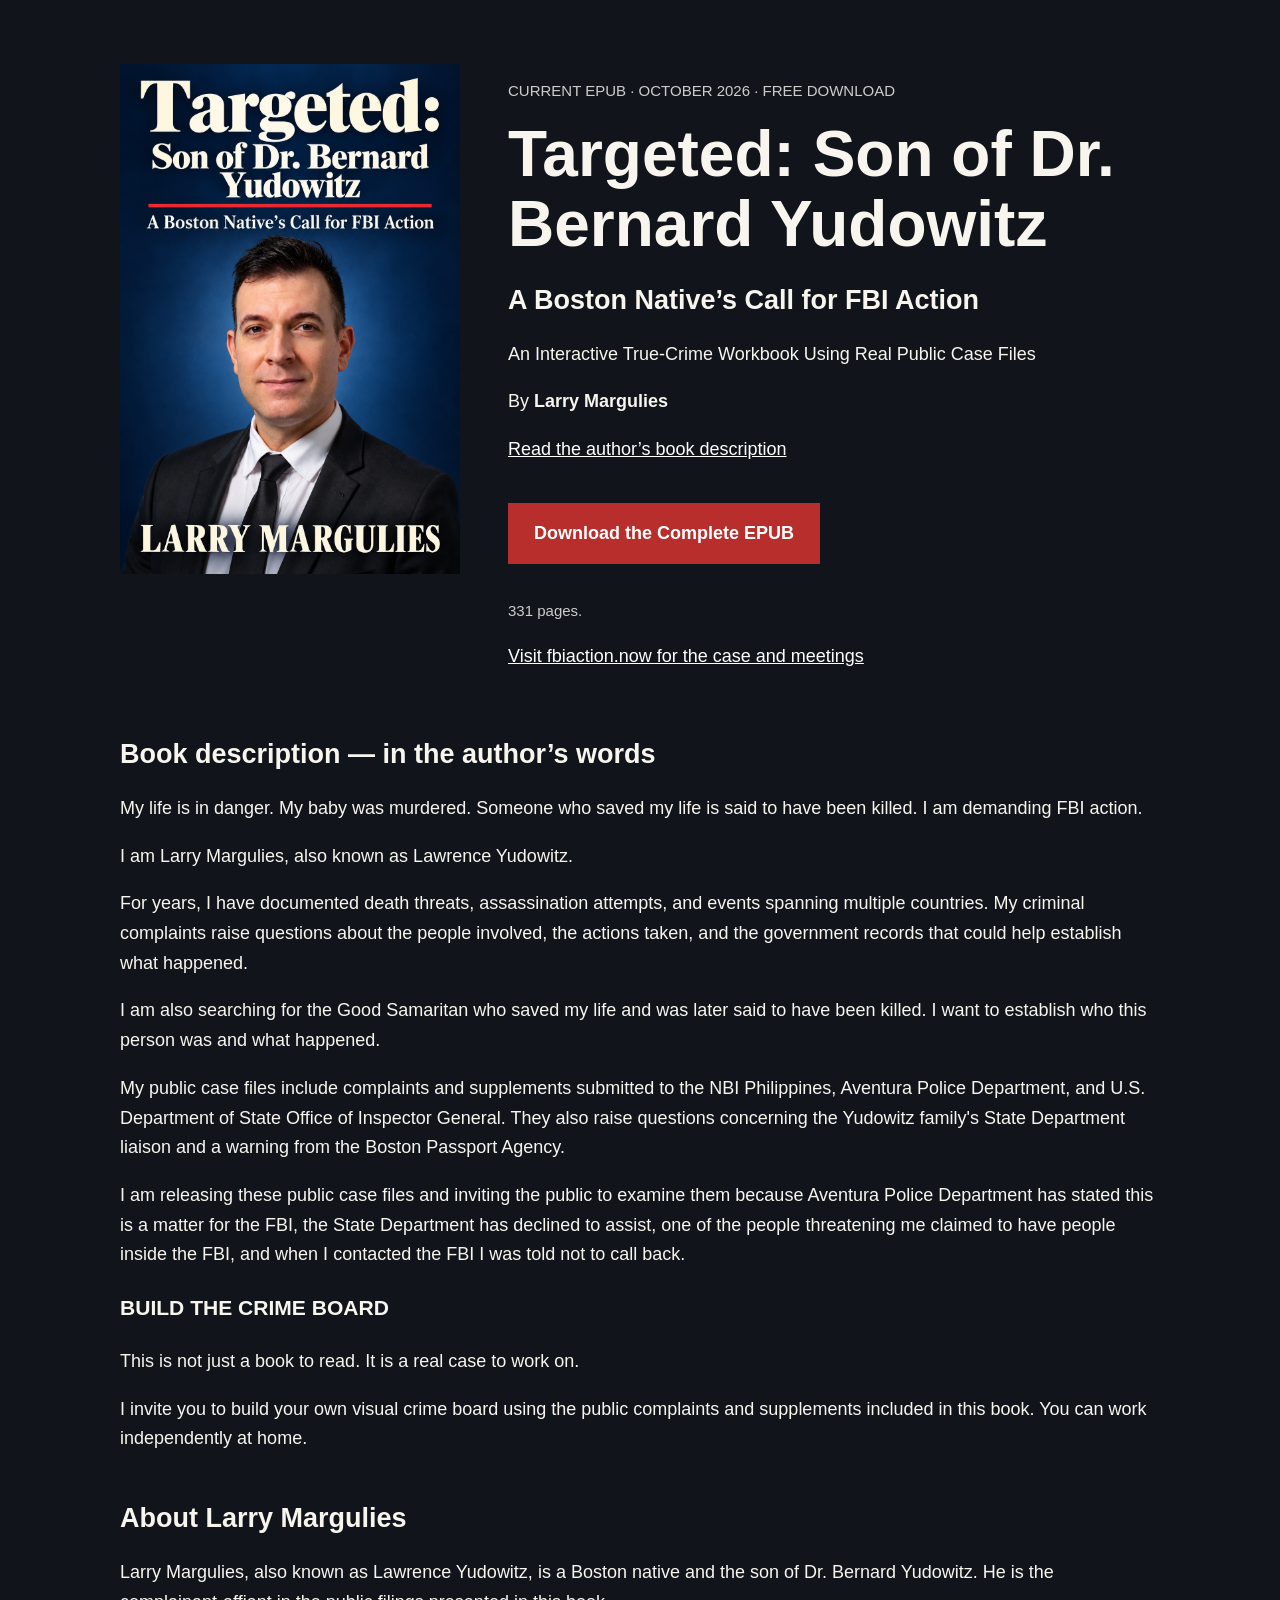
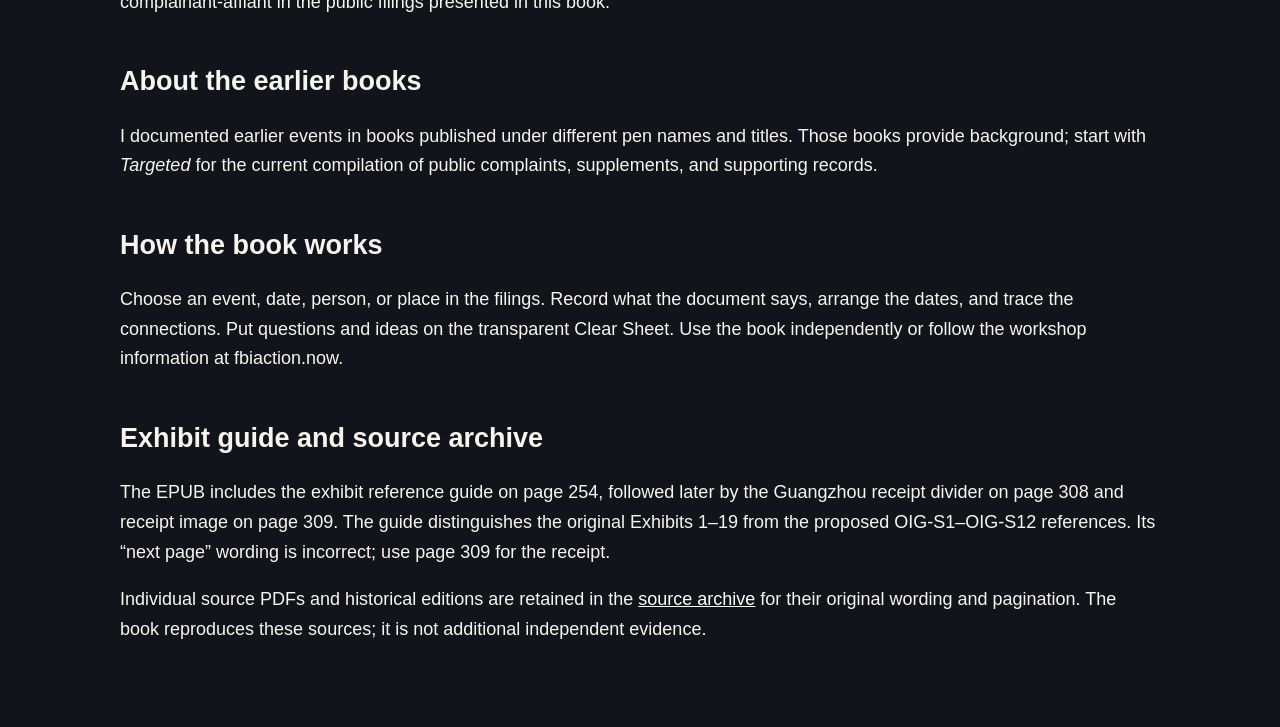
==== book/index.html @ ef1b84b9 "Reduce repeated book copy and consolidate source guidance" ====
<!doctype html><html lang="en"><head><meta charset="utf-8"><meta name="viewport" content="width=device-width, initial-scale=1"><title>Targeted: Son of Dr. Bernard Yudowitz — Larry Margulies</title><meta name="description" content="Targeted: Son of Dr. Bernard Yudowitz. A Boston Native’s Call for FBI Action. By Larry Margulies. Download the complete 331-page EPUB."><meta name="robots" content="index,follow,max-image-preview:large"><link rel="canonical" href="https://www.lyudowitz.com/book/"><meta property="og:title" content="Targeted: Son of Dr. Bernard Yudowitz"><meta property="og:type" content="book"><meta property="og:url" content="https://www.lyudowitz.com/book/"><meta property="og:image" content="/book/cover-current.png"><meta property="og:description" content="Download the complete 331-page book, including public complaints and supplements. Build a four-sheet board: source statements, dates, and connections on three sheets, with questions and ideas on a transparent Clear Sheet above them."><style>body{margin:0;background:#11151b;color:#f8f5ef;font:18px/1.65 Arial,sans-serif}main{max-width:1040px;margin:auto;padding:64px 24px}.hero{display:grid;grid-template-columns:minmax(220px,340px) 1fr;gap:48px;align-items:start}img{width:100%;height:auto}h1{font-size:clamp(36px,6vw,64px);line-height:1.1;margin:0 0 24px}h2{line-height:1.25}a{color:#fff}.btn{display:inline-block;background:#b72e2c;color:#fff;text-decoration:none;padding:16px 26px;margin:20px 0;font-weight:bold}section{margin-top:48px}.small{color:#ccc;font-size:15px}@media(max-width:650px){.hero{grid-template-columns:1fr;gap:28px}.hero img{max-width:280px}main{padding:36px 20px}}</style></head><body><main><div class="hero"><img src="/book/cover-current.png" alt="Targeted: Son of Dr. Bernard Yudowitz — cover by Larry Margulies" width="1024" height="1536"><div><p class="small">CURRENT EPUB · OCTOBER 2026 · FREE DOWNLOAD</p><h1>Targeted: Son of Dr. Bernard Yudowitz</h1><h2>A Boston Native’s Call for FBI Action</h2><p>An Interactive True-Crime Workbook Using Real Public Case Files</p><p>By <strong>Larry Margulies</strong></p><p><a href="#book-description">Read the author’s book description</a></p><a class="btn" href="/book/Targeted_Complete_Book.epub">Download the Complete EPUB</a><p class="small">331 pages.</p><p><a href="https://fbiaction.now">Visit fbiaction.now for the case and meetings</a></p></div></div><section id="book-description"><h2>Book description — in the author’s words</h2><p>My life is in danger. My baby was murdered. Someone who saved my life is said to have been killed. I am demanding FBI action.</p><p>I am Larry Margulies, also known as Lawrence Yudowitz.</p><p>For years, I have documented death threats, assassination attempts, and events spanning multiple countries. My criminal complaints raise questions about the people involved, the actions taken, and the government records that could help establish what happened.</p><p>I am also searching for the Good Samaritan who saved my life and was later said to have been killed. I want to establish who this person was and what happened.</p><p>My public case files include complaints and supplements submitted to the NBI Philippines, Aventura Police Department, and U.S. Department of State Office of Inspector General. They also raise questions concerning the Yudowitz family's State Department liaison and a warning from the Boston Passport Agency.</p><p>I am releasing these public case files and inviting the public to examine them because Aventura Police Department has stated this is a matter for the FBI, the State Department has declined to assist, one of the people threatening me claimed to have people inside the FBI, and when I contacted the FBI I was told not to call back.</p><h3>BUILD THE CRIME BOARD</h3><p>This is not just a book to read. It is a real case to work on.</p><p>I invite you to build your own visual crime board using the public complaints and supplements included in this book. You can work independently at home.</p></section><section id="about-author"><h2>About Larry Margulies</h2><p>Larry Margulies, also known as Lawrence Yudowitz, is a Boston native and the son of Dr. Bernard Yudowitz. He is the complainant-affiant in the public filings presented in this book.</p></section><section id="earlier-books"><h2>About the earlier books</h2><p>I documented earlier events in books published under different pen names and titles. Those books provide background; start with <em>Targeted</em> for the current compilation of public complaints, supplements, and supporting records.</p></section><section><h2>How the book works</h2><p>Choose an event, date, person, or place in the filings. Record what the document says, arrange the dates, and trace the connections. Put questions and ideas on the transparent Clear Sheet. Use the book independently or follow the workshop information at fbiaction.now.</p></section><section id="exhibit-guide"><h2>Exhibit guide and source archive</h2><p>The EPUB includes the exhibit reference guide on page 254, followed later by the Guangzhou receipt divider on page 308 and receipt image on page 309. The guide distinguishes the original Exhibits 1–19 from the proposed OIG-S1–OIG-S12 references. Its “next page” wording is incorrect; use page 309 for the receipt.</p><p>Individual source PDFs and historical editions are retained in the <a href="/#source-documents">source archive</a> for their original wording and pagination. The book reproduces these sources; it is not additional independent evidence.</p></section></main></body></html>
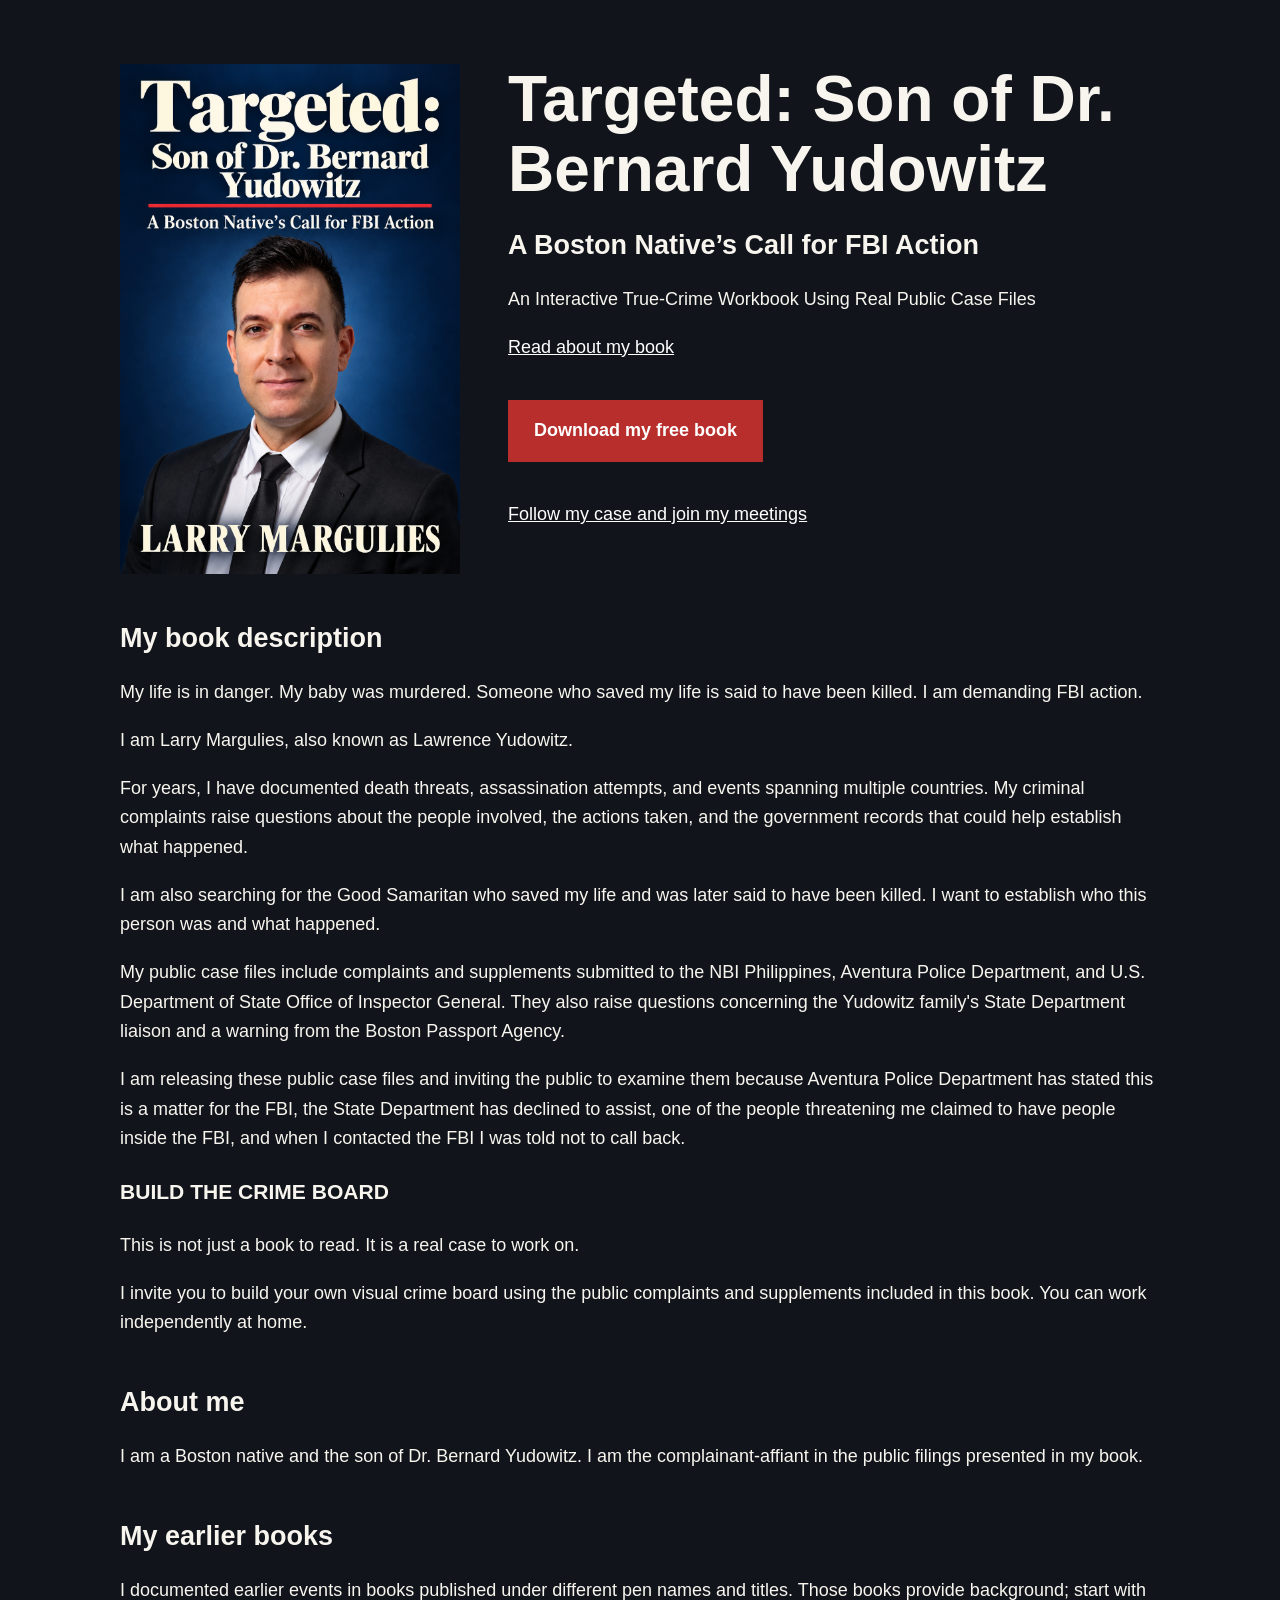
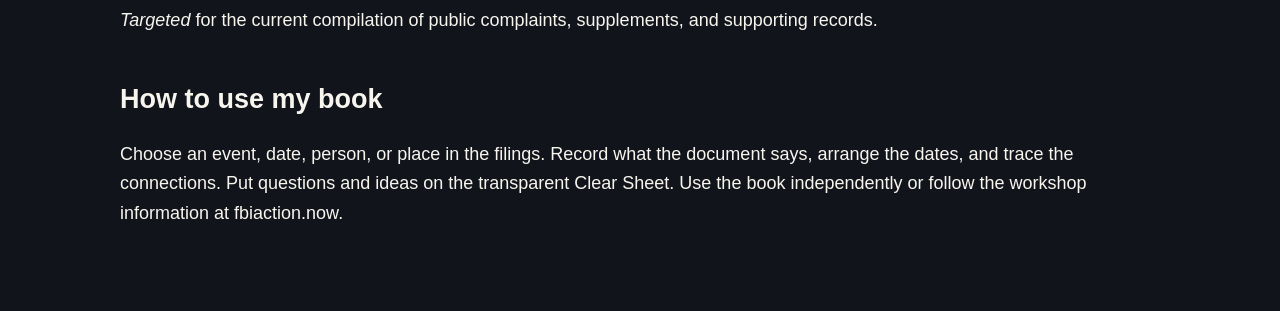
==== commit 475a8bde: "Use first-person book copy and remove repetitive technical labels" ====
--- a/book/index.html
+++ b/book/index.html
@@ -1 +1 @@
-<!doctype html><html lang="en"><head><meta charset="utf-8"><meta name="viewport" content="width=device-width, initial-scale=1"><title>Targeted: Son of Dr. Bernard Yudowitz — Larry Margulies</title><meta name="description" content="Targeted: Son of Dr. Bernard Yudowitz. A Boston Native’s Call for FBI Action. By Larry Margulies. Download the complete 331-page EPUB."><meta name="robots" content="index,follow,max-image-preview:large"><link rel="canonical" href="https://www.lyudowitz.com/book/"><meta property="og:title" content="Targeted: Son of Dr. Bernard Yudowitz"><meta property="og:type" content="book"><meta property="og:url" content="https://www.lyudowitz.com/book/"><meta property="og:image" content="/book/cover-current.png"><meta property="og:description" content="Download the complete 331-page book, including public complaints and supplements. Build a four-sheet board: source statements, dates, and connections on three sheets, with questions and ideas on a transparent Clear Sheet above them."><style>body{margin:0;background:#11151b;color:#f8f5ef;font:18px/1.65 Arial,sans-serif}main{max-width:1040px;margin:auto;padding:64px 24px}.hero{display:grid;grid-template-columns:minmax(220px,340px) 1fr;gap:48px;align-items:start}img{width:100%;height:auto}h1{font-size:clamp(36px,6vw,64px);line-height:1.1;margin:0 0 24px}h2{line-height:1.25}a{color:#fff}.btn{display:inline-block;background:#b72e2c;color:#fff;text-decoration:none;padding:16px 26px;margin:20px 0;font-weight:bold}section{margin-top:48px}.small{color:#ccc;font-size:15px}@media(max-width:650px){.hero{grid-template-columns:1fr;gap:28px}.hero img{max-width:280px}main{padding:36px 20px}}</style></head><body><main><div class="hero"><img src="/book/cover-current.png" alt="Targeted: Son of Dr. Bernard Yudowitz — cover by Larry Margulies" width="1024" height="1536"><div><p class="small">CURRENT EPUB · OCTOBER 2026 · FREE DOWNLOAD</p><h1>Targeted: Son of Dr. Bernard Yudowitz</h1><h2>A Boston Native’s Call for FBI Action</h2><p>An Interactive True-Crime Workbook Using Real Public Case Files</p><p>By <strong>Larry Margulies</strong></p><p><a href="#book-description">Read the author’s book description</a></p><a class="btn" href="/book/Targeted_Complete_Book.epub">Download the Complete EPUB</a><p class="small">331 pages.</p><p><a href="https://fbiaction.now">Visit fbiaction.now for the case and meetings</a></p></div></div><section id="book-description"><h2>Book description — in the author’s words</h2><p>My life is in danger. My baby was murdered. Someone who saved my life is said to have been killed. I am demanding FBI action.</p><p>I am Larry Margulies, also known as Lawrence Yudowitz.</p><p>For years, I have documented death threats, assassination attempts, and events spanning multiple countries. My criminal complaints raise questions about the people involved, the actions taken, and the government records that could help establish what happened.</p><p>I am also searching for the Good Samaritan who saved my life and was later said to have been killed. I want to establish who this person was and what happened.</p><p>My public case files include complaints and supplements submitted to the NBI Philippines, Aventura Police Department, and U.S. Department of State Office of Inspector General. They also raise questions concerning the Yudowitz family's State Department liaison and a warning from the Boston Passport Agency.</p><p>I am releasing these public case files and inviting the public to examine them because Aventura Police Department has stated this is a matter for the FBI, the State Department has declined to assist, one of the people threatening me claimed to have people inside the FBI, and when I contacted the FBI I was told not to call back.</p><h3>BUILD THE CRIME BOARD</h3><p>This is not just a book to read. It is a real case to work on.</p><p>I invite you to build your own visual crime board using the public complaints and supplements included in this book. You can work independently at home.</p></section><section id="about-author"><h2>About Larry Margulies</h2><p>Larry Margulies, also known as Lawrence Yudowitz, is a Boston native and the son of Dr. Bernard Yudowitz. He is the complainant-affiant in the public filings presented in this book.</p></section><section id="earlier-books"><h2>About the earlier books</h2><p>I documented earlier events in books published under different pen names and titles. Those books provide background; start with <em>Targeted</em> for the current compilation of public complaints, supplements, and supporting records.</p></section><section><h2>How the book works</h2><p>Choose an event, date, person, or place in the filings. Record what the document says, arrange the dates, and trace the connections. Put questions and ideas on the transparent Clear Sheet. Use the book independently or follow the workshop information at fbiaction.now.</p></section><section id="exhibit-guide"><h2>Exhibit guide and source archive</h2><p>The EPUB includes the exhibit reference guide on page 254, followed later by the Guangzhou receipt divider on page 308 and receipt image on page 309. The guide distinguishes the original Exhibits 1–19 from the proposed OIG-S1–OIG-S12 references. Its “next page” wording is incorrect; use page 309 for the receipt.</p><p>Individual source PDFs and historical editions are retained in the <a href="/#source-documents">source archive</a> for their original wording and pagination. The book reproduces these sources; it is not additional independent evidence.</p></section></main></body></html>+<!doctype html><html lang="en"><head><meta charset="utf-8"><meta name="viewport" content="width=device-width, initial-scale=1"><title>Targeted: Son of Dr. Bernard Yudowitz — Larry Margulies</title><meta name="description" content="Targeted: Son of Dr. Bernard Yudowitz. A Boston Native’s Call for FBI Action. By Larry Margulies. Download the complete 331-page EPUB."><meta name="robots" content="index,follow,max-image-preview:large"><link rel="canonical" href="https://www.lyudowitz.com/book/"><meta property="og:title" content="Targeted: Son of Dr. Bernard Yudowitz"><meta property="og:type" content="book"><meta property="og:url" content="https://www.lyudowitz.com/book/"><meta property="og:image" content="/book/cover-current.png"><meta property="og:description" content="Download the complete 331-page book, including public complaints and supplements. Build a four-sheet board: source statements, dates, and connections on three sheets, with questions and ideas on a transparent Clear Sheet above them."><style>body{margin:0;background:#11151b;color:#f8f5ef;font:18px/1.65 Arial,sans-serif}main{max-width:1040px;margin:auto;padding:64px 24px}.hero{display:grid;grid-template-columns:minmax(220px,340px) 1fr;gap:48px;align-items:start}img{width:100%;height:auto}h1{font-size:clamp(36px,6vw,64px);line-height:1.1;margin:0 0 24px}h2{line-height:1.25}a{color:#fff}.btn{display:inline-block;background:#b72e2c;color:#fff;text-decoration:none;padding:16px 26px;margin:20px 0;font-weight:bold}section{margin-top:48px}.small{color:#ccc;font-size:15px}@media(max-width:650px){.hero{grid-template-columns:1fr;gap:28px}.hero img{max-width:280px}main{padding:36px 20px}}</style></head><body><main><div class="hero"><img src="/book/cover-current.png" alt="Targeted: Son of Dr. Bernard Yudowitz — cover by Larry Margulies" width="1024" height="1536"><div><h1>Targeted: Son of Dr. Bernard Yudowitz</h1><h2>A Boston Native’s Call for FBI Action</h2><p>An Interactive True-Crime Workbook Using Real Public Case Files</p><p><a href="#book-description">Read about my book</a></p><a class="btn" href="/book/Targeted_Complete_Book.epub">Download my free book</a><p><a href="https://fbiaction.now">Follow my case and join my meetings</a></p></div></div><section id="book-description"><h2>My book description</h2><p>My life is in danger. My baby was murdered. Someone who saved my life is said to have been killed. I am demanding FBI action.</p><p>I am Larry Margulies, also known as Lawrence Yudowitz.</p><p>For years, I have documented death threats, assassination attempts, and events spanning multiple countries. My criminal complaints raise questions about the people involved, the actions taken, and the government records that could help establish what happened.</p><p>I am also searching for the Good Samaritan who saved my life and was later said to have been killed. I want to establish who this person was and what happened.</p><p>My public case files include complaints and supplements submitted to the NBI Philippines, Aventura Police Department, and U.S. Department of State Office of Inspector General. They also raise questions concerning the Yudowitz family's State Department liaison and a warning from the Boston Passport Agency.</p><p>I am releasing these public case files and inviting the public to examine them because Aventura Police Department has stated this is a matter for the FBI, the State Department has declined to assist, one of the people threatening me claimed to have people inside the FBI, and when I contacted the FBI I was told not to call back.</p><h3>BUILD THE CRIME BOARD</h3><p>This is not just a book to read. It is a real case to work on.</p><p>I invite you to build your own visual crime board using the public complaints and supplements included in this book. You can work independently at home.</p></section><section id="about-author"><h2>About me</h2><p>I am a Boston native and the son of Dr. Bernard Yudowitz. I am the complainant-affiant in the public filings presented in my book.</p></section><section id="earlier-books"><h2>My earlier books</h2><p>I documented earlier events in books published under different pen names and titles. Those books provide background; start with <em>Targeted</em> for the current compilation of public complaints, supplements, and supporting records.</p></section><section><h2>How to use my book</h2><p>Choose an event, date, person, or place in the filings. Record what the document says, arrange the dates, and trace the connections. Put questions and ideas on the transparent Clear Sheet. Use the book independently or follow the workshop information at fbiaction.now.</p></section></main></body></html>
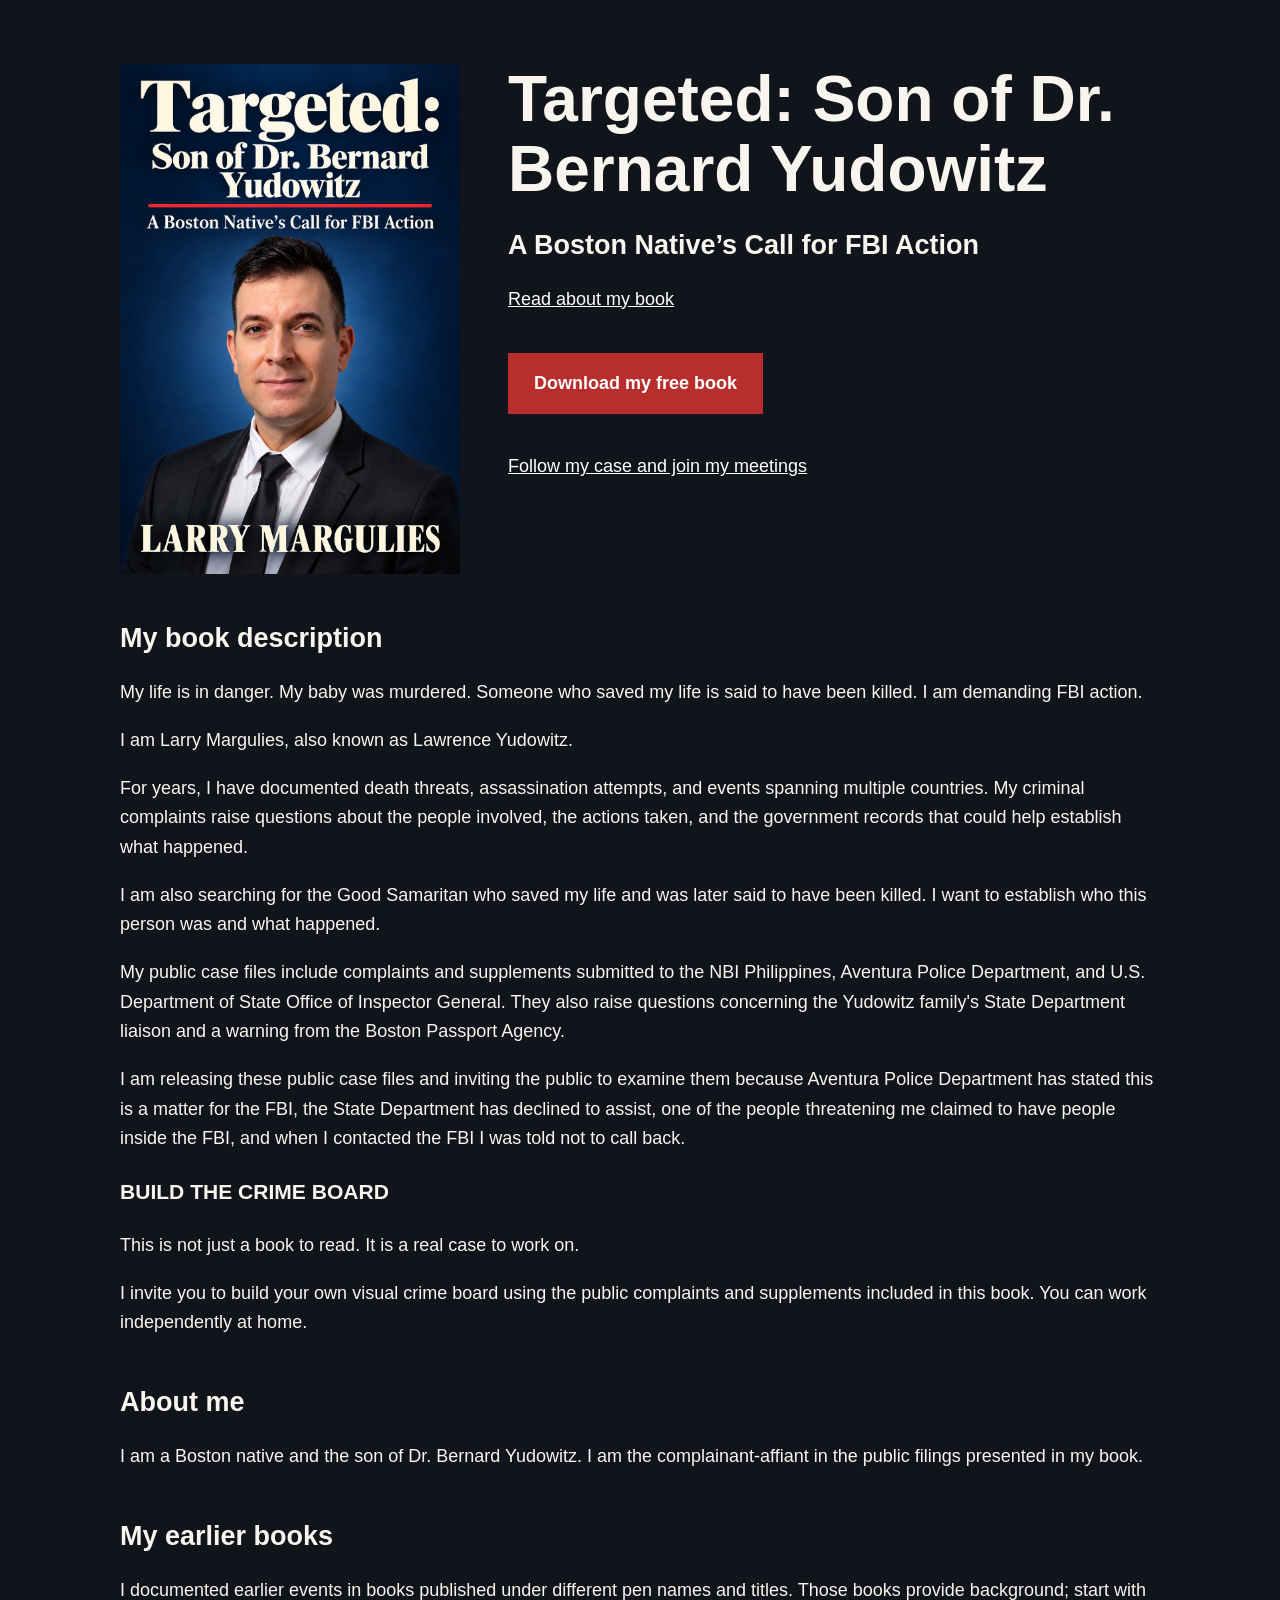
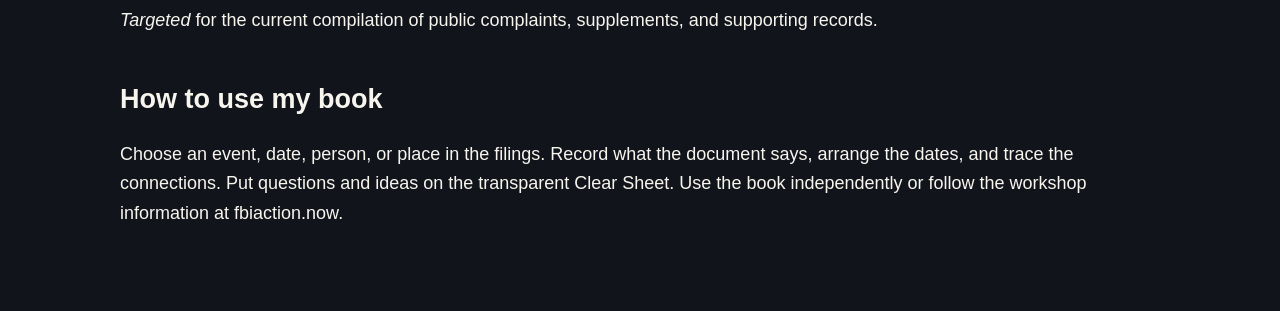
==== commit 03ba3a05: "Remove redundant workbook tagline as approved" ====
--- a/book/index.html
+++ b/book/index.html
@@ -1 +1 @@
-<!doctype html><html lang="en"><head><meta charset="utf-8"><meta name="viewport" content="width=device-width, initial-scale=1"><title>Targeted: Son of Dr. Bernard Yudowitz — Larry Margulies</title><meta name="description" content="Targeted: Son of Dr. Bernard Yudowitz. A Boston Native’s Call for FBI Action. By Larry Margulies. Download the complete 331-page EPUB."><meta name="robots" content="index,follow,max-image-preview:large"><link rel="canonical" href="https://www.lyudowitz.com/book/"><meta property="og:title" content="Targeted: Son of Dr. Bernard Yudowitz"><meta property="og:type" content="book"><meta property="og:url" content="https://www.lyudowitz.com/book/"><meta property="og:image" content="/book/cover-current.png"><meta property="og:description" content="Download the complete 331-page book, including public complaints and supplements. Build a four-sheet board: source statements, dates, and connections on three sheets, with questions and ideas on a transparent Clear Sheet above them."><style>body{margin:0;background:#11151b;color:#f8f5ef;font:18px/1.65 Arial,sans-serif}main{max-width:1040px;margin:auto;padding:64px 24px}.hero{display:grid;grid-template-columns:minmax(220px,340px) 1fr;gap:48px;align-items:start}img{width:100%;height:auto}h1{font-size:clamp(36px,6vw,64px);line-height:1.1;margin:0 0 24px}h2{line-height:1.25}a{color:#fff}.btn{display:inline-block;background:#b72e2c;color:#fff;text-decoration:none;padding:16px 26px;margin:20px 0;font-weight:bold}section{margin-top:48px}.small{color:#ccc;font-size:15px}@media(max-width:650px){.hero{grid-template-columns:1fr;gap:28px}.hero img{max-width:280px}main{padding:36px 20px}}</style></head><body><main><div class="hero"><img src="/book/cover-current.png" alt="Targeted: Son of Dr. Bernard Yudowitz — cover by Larry Margulies" width="1024" height="1536"><div><h1>Targeted: Son of Dr. Bernard Yudowitz</h1><h2>A Boston Native’s Call for FBI Action</h2><p>An Interactive True-Crime Workbook Using Real Public Case Files</p><p><a href="#book-description">Read about my book</a></p><a class="btn" href="/book/Targeted_Complete_Book.epub">Download my free book</a><p><a href="https://fbiaction.now">Follow my case and join my meetings</a></p></div></div><section id="book-description"><h2>My book description</h2><p>My life is in danger. My baby was murdered. Someone who saved my life is said to have been killed. I am demanding FBI action.</p><p>I am Larry Margulies, also known as Lawrence Yudowitz.</p><p>For years, I have documented death threats, assassination attempts, and events spanning multiple countries. My criminal complaints raise questions about the people involved, the actions taken, and the government records that could help establish what happened.</p><p>I am also searching for the Good Samaritan who saved my life and was later said to have been killed. I want to establish who this person was and what happened.</p><p>My public case files include complaints and supplements submitted to the NBI Philippines, Aventura Police Department, and U.S. Department of State Office of Inspector General. They also raise questions concerning the Yudowitz family's State Department liaison and a warning from the Boston Passport Agency.</p><p>I am releasing these public case files and inviting the public to examine them because Aventura Police Department has stated this is a matter for the FBI, the State Department has declined to assist, one of the people threatening me claimed to have people inside the FBI, and when I contacted the FBI I was told not to call back.</p><h3>BUILD THE CRIME BOARD</h3><p>This is not just a book to read. It is a real case to work on.</p><p>I invite you to build your own visual crime board using the public complaints and supplements included in this book. You can work independently at home.</p></section><section id="about-author"><h2>About me</h2><p>I am a Boston native and the son of Dr. Bernard Yudowitz. I am the complainant-affiant in the public filings presented in my book.</p></section><section id="earlier-books"><h2>My earlier books</h2><p>I documented earlier events in books published under different pen names and titles. Those books provide background; start with <em>Targeted</em> for the current compilation of public complaints, supplements, and supporting records.</p></section><section><h2>How to use my book</h2><p>Choose an event, date, person, or place in the filings. Record what the document says, arrange the dates, and trace the connections. Put questions and ideas on the transparent Clear Sheet. Use the book independently or follow the workshop information at fbiaction.now.</p></section></main></body></html>+<!doctype html><html lang="en"><head><meta charset="utf-8"><meta name="viewport" content="width=device-width, initial-scale=1"><title>Targeted: Son of Dr. Bernard Yudowitz — Larry Margulies</title><meta name="description" content="Targeted: Son of Dr. Bernard Yudowitz. A Boston Native’s Call for FBI Action. By Larry Margulies. Download the complete 331-page EPUB."><meta name="robots" content="index,follow,max-image-preview:large"><link rel="canonical" href="https://www.lyudowitz.com/book/"><meta property="og:title" content="Targeted: Son of Dr. Bernard Yudowitz"><meta property="og:type" content="book"><meta property="og:url" content="https://www.lyudowitz.com/book/"><meta property="og:image" content="/book/cover-current.png"><meta property="og:description" content="Download the complete 331-page book, including public complaints and supplements. Build a four-sheet board: source statements, dates, and connections on three sheets, with questions and ideas on a transparent Clear Sheet above them."><style>body{margin:0;background:#11151b;color:#f8f5ef;font:18px/1.65 Arial,sans-serif}main{max-width:1040px;margin:auto;padding:64px 24px}.hero{display:grid;grid-template-columns:minmax(220px,340px) 1fr;gap:48px;align-items:start}img{width:100%;height:auto}h1{font-size:clamp(36px,6vw,64px);line-height:1.1;margin:0 0 24px}h2{line-height:1.25}a{color:#fff}.btn{display:inline-block;background:#b72e2c;color:#fff;text-decoration:none;padding:16px 26px;margin:20px 0;font-weight:bold}section{margin-top:48px}.small{color:#ccc;font-size:15px}@media(max-width:650px){.hero{grid-template-columns:1fr;gap:28px}.hero img{max-width:280px}main{padding:36px 20px}}</style></head><body><main><div class="hero"><img src="/book/cover-current.png" alt="Targeted: Son of Dr. Bernard Yudowitz — cover by Larry Margulies" width="1024" height="1536"><div><h1>Targeted: Son of Dr. Bernard Yudowitz</h1><h2>A Boston Native’s Call for FBI Action</h2><p><a href="#book-description">Read about my book</a></p><a class="btn" href="/book/Targeted_Complete_Book.epub">Download my free book</a><p><a href="https://fbiaction.now">Follow my case and join my meetings</a></p></div></div><section id="book-description"><h2>My book description</h2><p>My life is in danger. My baby was murdered. Someone who saved my life is said to have been killed. I am demanding FBI action.</p><p>I am Larry Margulies, also known as Lawrence Yudowitz.</p><p>For years, I have documented death threats, assassination attempts, and events spanning multiple countries. My criminal complaints raise questions about the people involved, the actions taken, and the government records that could help establish what happened.</p><p>I am also searching for the Good Samaritan who saved my life and was later said to have been killed. I want to establish who this person was and what happened.</p><p>My public case files include complaints and supplements submitted to the NBI Philippines, Aventura Police Department, and U.S. Department of State Office of Inspector General. They also raise questions concerning the Yudowitz family's State Department liaison and a warning from the Boston Passport Agency.</p><p>I am releasing these public case files and inviting the public to examine them because Aventura Police Department has stated this is a matter for the FBI, the State Department has declined to assist, one of the people threatening me claimed to have people inside the FBI, and when I contacted the FBI I was told not to call back.</p><h3>BUILD THE CRIME BOARD</h3><p>This is not just a book to read. It is a real case to work on.</p><p>I invite you to build your own visual crime board using the public complaints and supplements included in this book. You can work independently at home.</p></section><section id="about-author"><h2>About me</h2><p>I am a Boston native and the son of Dr. Bernard Yudowitz. I am the complainant-affiant in the public filings presented in my book.</p></section><section id="earlier-books"><h2>My earlier books</h2><p>I documented earlier events in books published under different pen names and titles. Those books provide background; start with <em>Targeted</em> for the current compilation of public complaints, supplements, and supporting records.</p></section><section><h2>How to use my book</h2><p>Choose an event, date, person, or place in the filings. Record what the document says, arrange the dates, and trace the connections. Put questions and ideas on the transparent Clear Sheet. Use the book independently or follow the workshop information at fbiaction.now.</p></section></main></body></html>
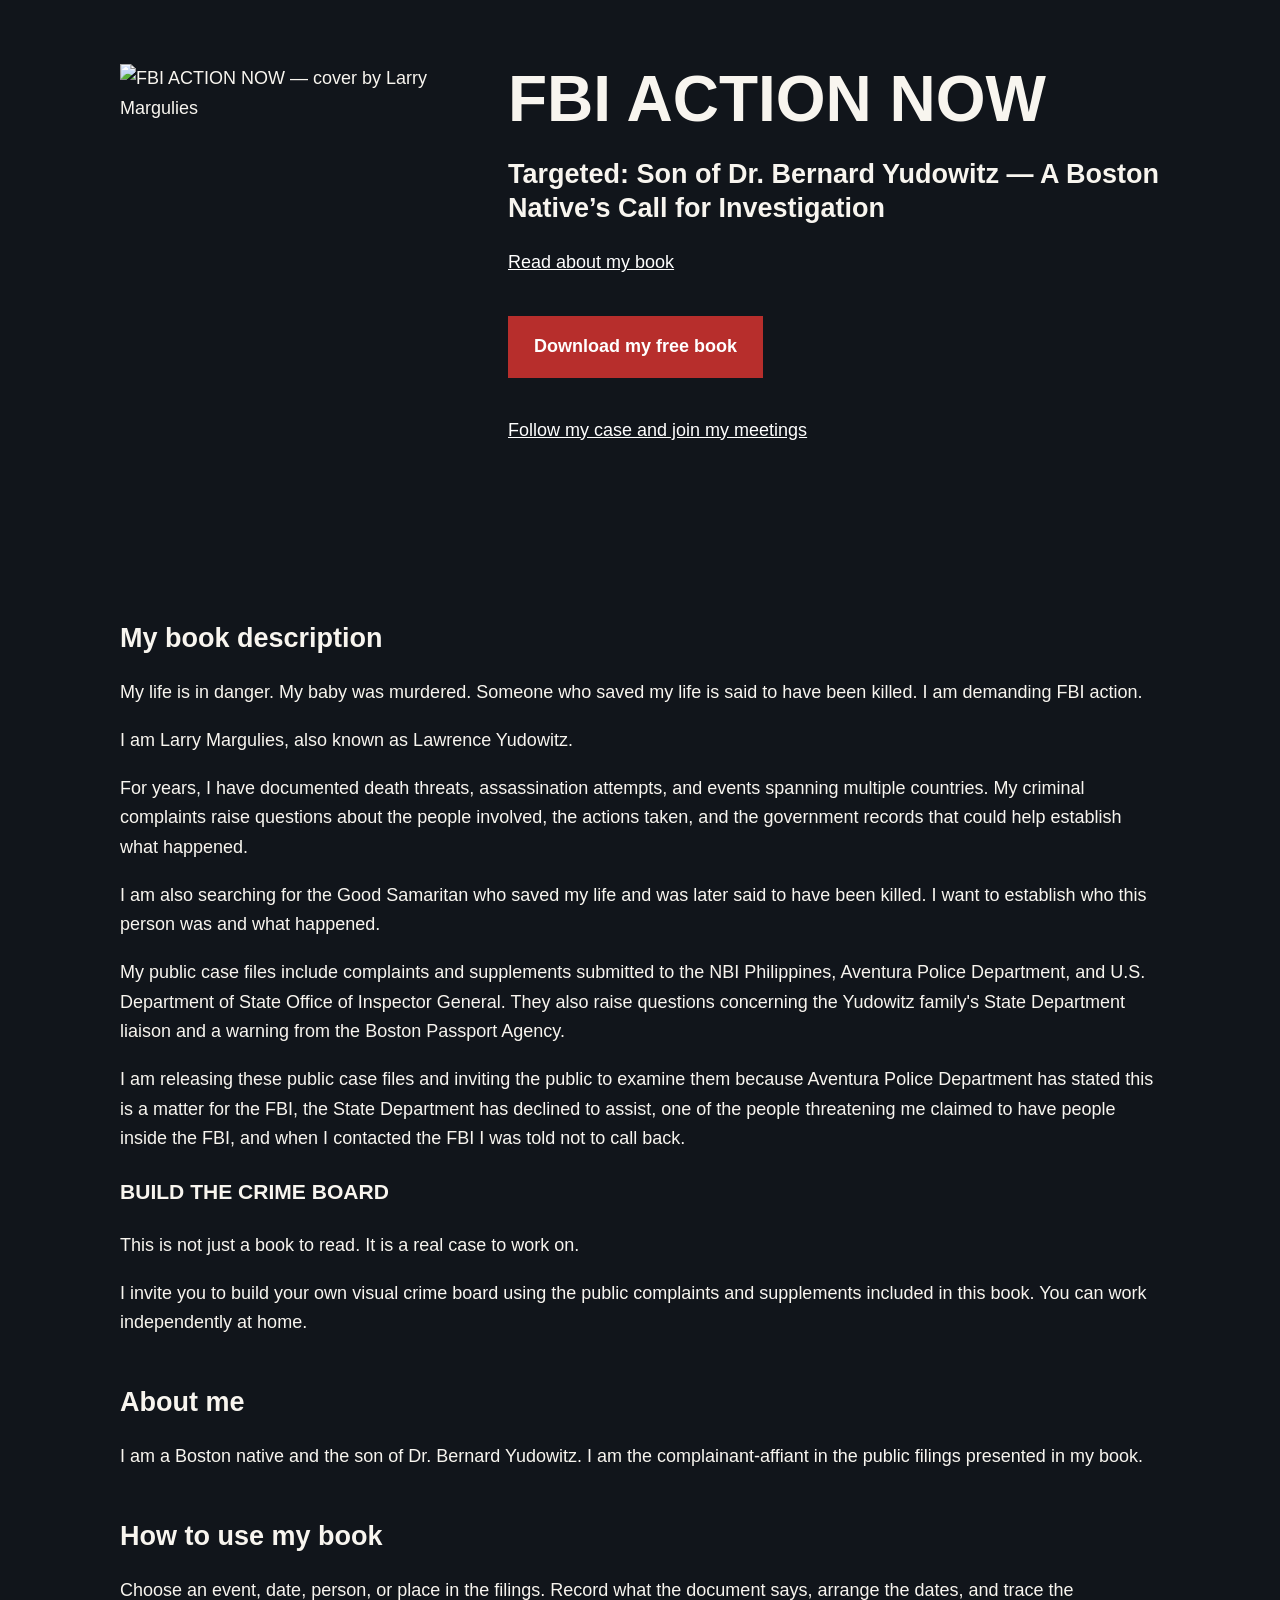
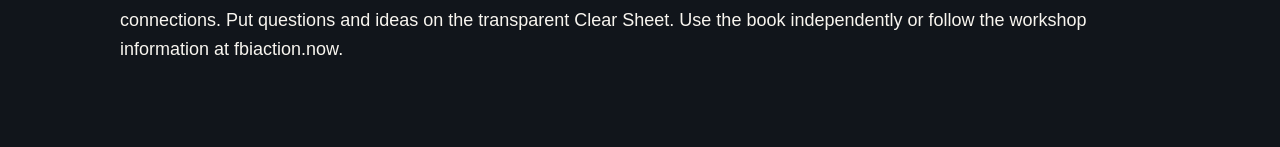
==== commit e9870af3: "Prepare FBI ACTION NOW title and complete-book links for release upload" ====
--- a/book/index.html
+++ b/book/index.html
@@ -1 +1 @@
-<!doctype html><html lang="en"><head><meta charset="utf-8"><meta name="viewport" content="width=device-width, initial-scale=1"><title>Targeted: Son of Dr. Bernard Yudowitz — Larry Margulies</title><meta name="description" content="Targeted: Son of Dr. Bernard Yudowitz. A Boston Native’s Call for FBI Action. By Larry Margulies. Download the complete 331-page EPUB."><meta name="robots" content="index,follow,max-image-preview:large"><link rel="canonical" href="https://www.lyudowitz.com/book/"><meta property="og:title" content="Targeted: Son of Dr. Bernard Yudowitz"><meta property="og:type" content="book"><meta property="og:url" content="https://www.lyudowitz.com/book/"><meta property="og:image" content="/book/cover-current.png"><meta property="og:description" content="Download the complete 331-page book, including public complaints and supplements. Build a four-sheet board: source statements, dates, and connections on three sheets, with questions and ideas on a transparent Clear Sheet above them."><style>body{margin:0;background:#11151b;color:#f8f5ef;font:18px/1.65 Arial,sans-serif}main{max-width:1040px;margin:auto;padding:64px 24px}.hero{display:grid;grid-template-columns:minmax(220px,340px) 1fr;gap:48px;align-items:start}img{width:100%;height:auto}h1{font-size:clamp(36px,6vw,64px);line-height:1.1;margin:0 0 24px}h2{line-height:1.25}a{color:#fff}.btn{display:inline-block;background:#b72e2c;color:#fff;text-decoration:none;padding:16px 26px;margin:20px 0;font-weight:bold}section{margin-top:48px}.small{color:#ccc;font-size:15px}@media(max-width:650px){.hero{grid-template-columns:1fr;gap:28px}.hero img{max-width:280px}main{padding:36px 20px}}</style></head><body><main><div class="hero"><img src="/book/cover-current.png" alt="Targeted: Son of Dr. Bernard Yudowitz — cover by Larry Margulies" width="1024" height="1536"><div><h1>Targeted: Son of Dr. Bernard Yudowitz</h1><h2>A Boston Native’s Call for FBI Action</h2><p><a href="#book-description">Read about my book</a></p><a class="btn" href="/book/Targeted_Complete_Book.epub">Download my free book</a><p><a href="https://fbiaction.now">Follow my case and join my meetings</a></p></div></div><section id="book-description"><h2>My book description</h2><p>My life is in danger. My baby was murdered. Someone who saved my life is said to have been killed. I am demanding FBI action.</p><p>I am Larry Margulies, also known as Lawrence Yudowitz.</p><p>For years, I have documented death threats, assassination attempts, and events spanning multiple countries. My criminal complaints raise questions about the people involved, the actions taken, and the government records that could help establish what happened.</p><p>I am also searching for the Good Samaritan who saved my life and was later said to have been killed. I want to establish who this person was and what happened.</p><p>My public case files include complaints and supplements submitted to the NBI Philippines, Aventura Police Department, and U.S. Department of State Office of Inspector General. They also raise questions concerning the Yudowitz family's State Department liaison and a warning from the Boston Passport Agency.</p><p>I am releasing these public case files and inviting the public to examine them because Aventura Police Department has stated this is a matter for the FBI, the State Department has declined to assist, one of the people threatening me claimed to have people inside the FBI, and when I contacted the FBI I was told not to call back.</p><h3>BUILD THE CRIME BOARD</h3><p>This is not just a book to read. It is a real case to work on.</p><p>I invite you to build your own visual crime board using the public complaints and supplements included in this book. You can work independently at home.</p></section><section id="about-author"><h2>About me</h2><p>I am a Boston native and the son of Dr. Bernard Yudowitz. I am the complainant-affiant in the public filings presented in my book.</p></section><section id="earlier-books"><h2>My earlier books</h2><p>I documented earlier events in books published under different pen names and titles. Those books provide background; start with <em>Targeted</em> for the current compilation of public complaints, supplements, and supporting records.</p></section><section><h2>How to use my book</h2><p>Choose an event, date, person, or place in the filings. Record what the document says, arrange the dates, and trace the connections. Put questions and ideas on the transparent Clear Sheet. Use the book independently or follow the workshop information at fbiaction.now.</p></section></main></body></html>+<!doctype html><html lang="en"><head><meta charset="utf-8"><meta name="viewport" content="width=device-width, initial-scale=1"><title>FBI ACTION NOW — Larry Margulies</title><meta name="description" content="FBI ACTION NOW. Targeted: Son of Dr. Bernard Yudowitz — A Boston Native’s Call for Investigation. 488 pages."><meta name="robots" content="index,follow,max-image-preview:large"><link rel="canonical" href="https://www.lyudowitz.com/book/"><meta property="og:title" content="FBI ACTION NOW"><meta property="og:type" content="book"><meta property="og:url" content="https://www.lyudowitz.com/book/"><meta property="og:image" content="https://github.com/yudowitz/yudowitz/releases/latest/download/FBI-ACTION-NOW-cover.jpg"><meta property="og:description" content="My book is 488 pages and includes my public complaints and supplements. Build a four-sheet board to organize source statements, dates, connections, questions, and ideas."><style>body{margin:0;background:#11151b;color:#f8f5ef;font:18px/1.65 Arial,sans-serif}main{max-width:1040px;margin:auto;padding:64px 24px}.hero{display:grid;grid-template-columns:minmax(220px,340px) 1fr;gap:48px;align-items:start}img{width:100%;height:auto}h1{font-size:clamp(36px,6vw,64px);line-height:1.1;margin:0 0 24px}h2{line-height:1.25}a{color:#fff}.btn{display:inline-block;background:#b72e2c;color:#fff;text-decoration:none;padding:16px 26px;margin:20px 0;font-weight:bold}section{margin-top:48px}.small{color:#ccc;font-size:15px}@media(max-width:650px){.hero{grid-template-columns:1fr;gap:28px}.hero img{max-width:280px}main{padding:36px 20px}}</style></head><body><main><div class="hero"><img src="https://github.com/yudowitz/yudowitz/releases/latest/download/FBI-ACTION-NOW-cover.jpg" alt="FBI ACTION NOW — cover by Larry Margulies" width="1024" height="1536"><div><h1>FBI ACTION NOW</h1><h2>Targeted: Son of Dr. Bernard Yudowitz — A Boston Native’s Call for Investigation</h2><p><a href="#book-description">Read about my book</a></p><a class="btn" href="https://github.com/yudowitz/yudowitz/releases/latest/download/FBI-ACTION-NOW.epub">Download my free book</a><p><a href="https://fbiaction.now">Follow my case and join my meetings</a></p></div></div><section id="book-description"><h2>My book description</h2><p>My life is in danger. My baby was murdered. Someone who saved my life is said to have been killed. I am demanding FBI action.</p><p>I am Larry Margulies, also known as Lawrence Yudowitz.</p><p>For years, I have documented death threats, assassination attempts, and events spanning multiple countries. My criminal complaints raise questions about the people involved, the actions taken, and the government records that could help establish what happened.</p><p>I am also searching for the Good Samaritan who saved my life and was later said to have been killed. I want to establish who this person was and what happened.</p><p>My public case files include complaints and supplements submitted to the NBI Philippines, Aventura Police Department, and U.S. Department of State Office of Inspector General. They also raise questions concerning the Yudowitz family's State Department liaison and a warning from the Boston Passport Agency.</p><p>I am releasing these public case files and inviting the public to examine them because Aventura Police Department has stated this is a matter for the FBI, the State Department has declined to assist, one of the people threatening me claimed to have people inside the FBI, and when I contacted the FBI I was told not to call back.</p><h3>BUILD THE CRIME BOARD</h3><p>This is not just a book to read. It is a real case to work on.</p><p>I invite you to build your own visual crime board using the public complaints and supplements included in this book. You can work independently at home.</p></section><section id="about-author"><h2>About me</h2><p>I am a Boston native and the son of Dr. Bernard Yudowitz. I am the complainant-affiant in the public filings presented in my book.</p></section><section><h2>How to use my book</h2><p>Choose an event, date, person, or place in the filings. Record what the document says, arrange the dates, and trace the connections. Put questions and ideas on the transparent Clear Sheet. Use the book independently or follow the workshop information at fbiaction.now.</p></section></main></body></html>
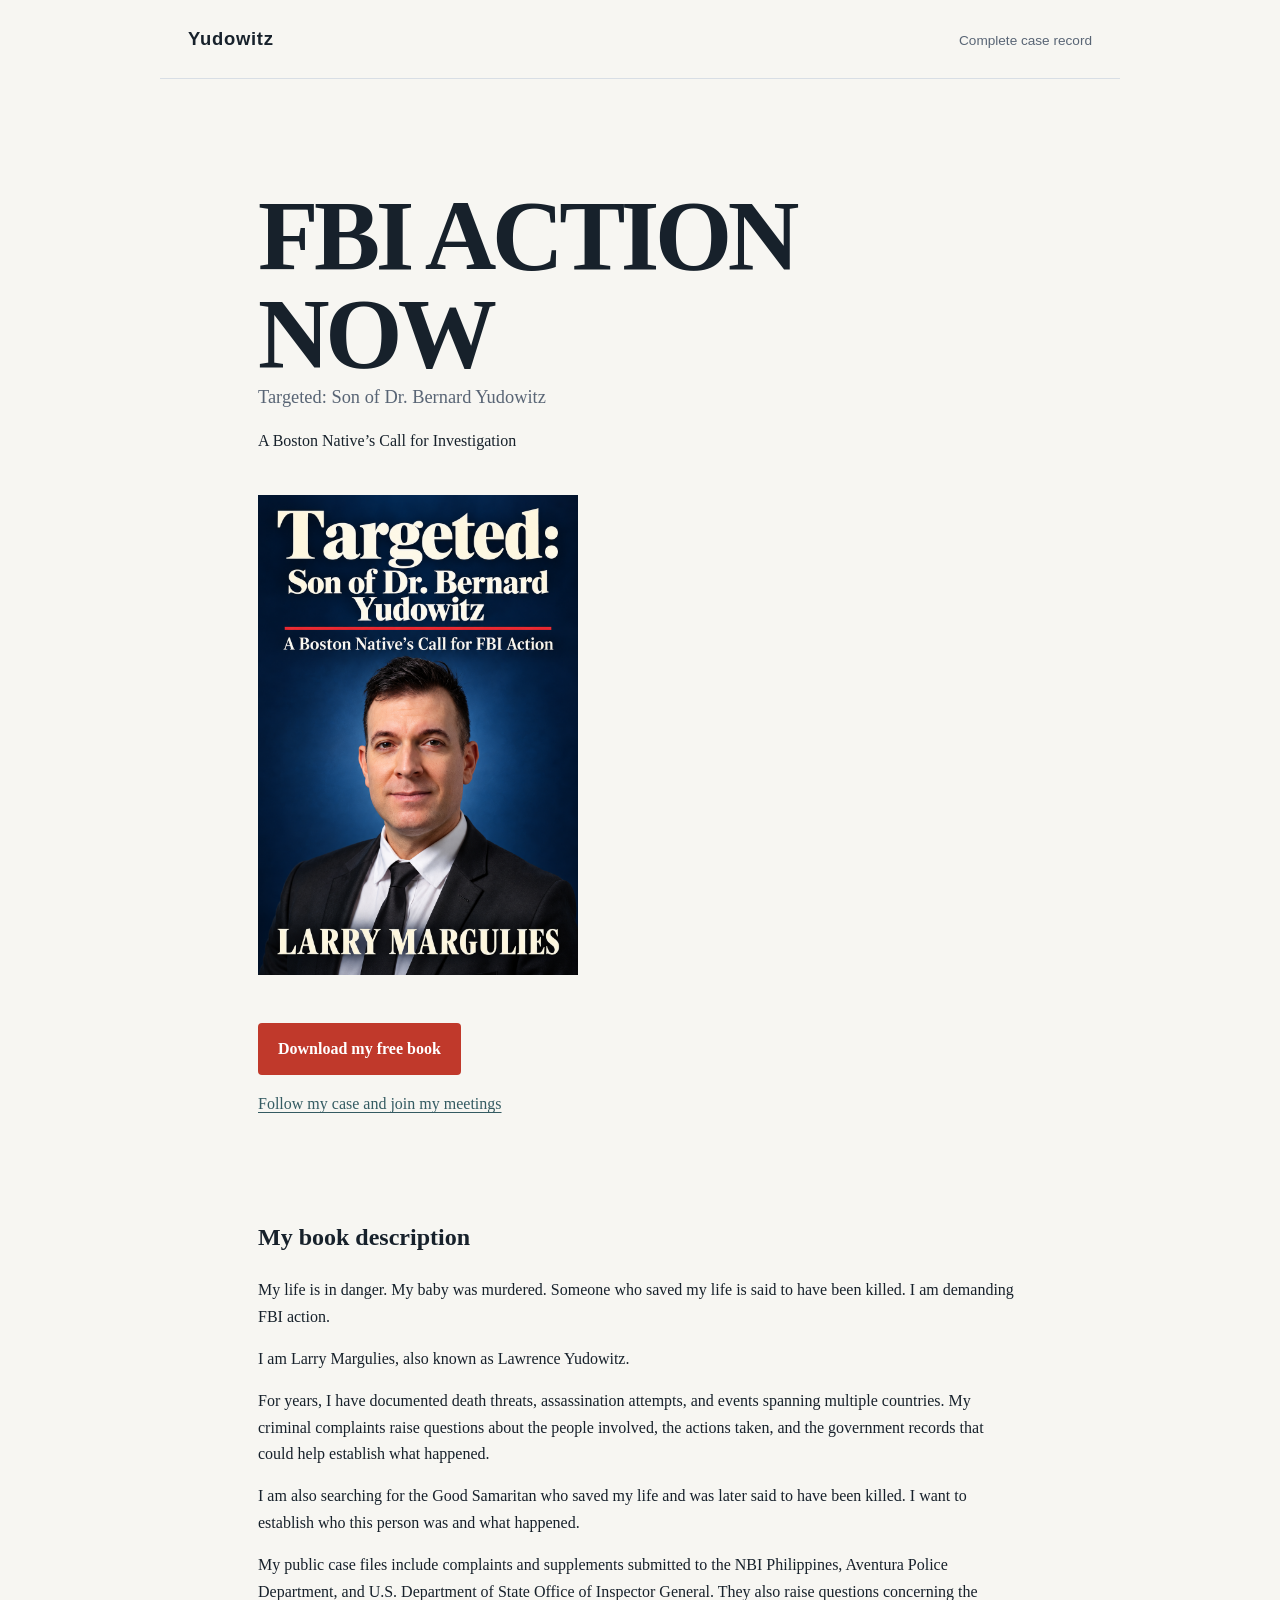
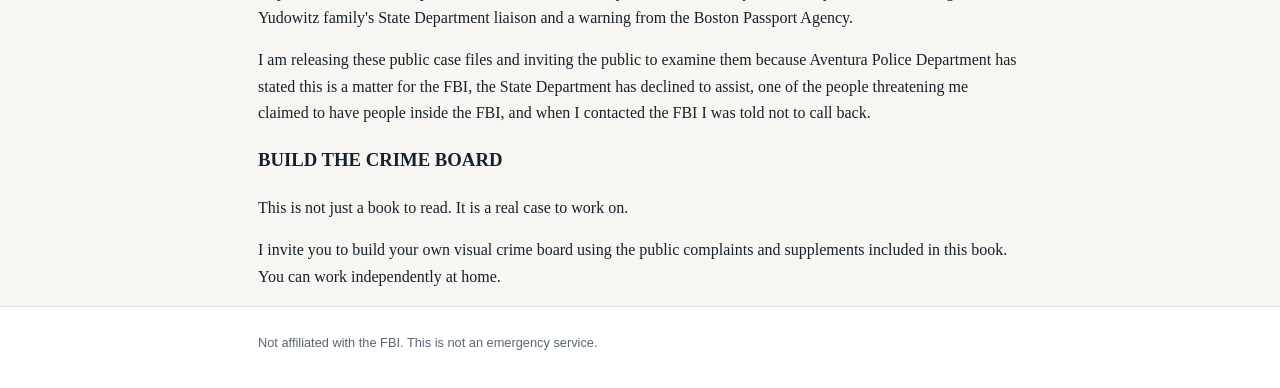
==== commit dd4de5ef: "Update index.html" ====
--- a/book/index.html
+++ b/book/index.html
@@ -1 +1,50 @@
-<!doctype html><html lang="en"><head><meta charset="utf-8"><meta name="viewport" content="width=device-width, initial-scale=1"><title>FBI ACTION NOW — Larry Margulies</title><meta name="description" content="FBI ACTION NOW. Targeted: Son of Dr. Bernard Yudowitz — A Boston Native’s Call for Investigation. 488 pages."><meta name="robots" content="index,follow,max-image-preview:large"><link rel="canonical" href="https://www.lyudowitz.com/book/"><meta property="og:title" content="FBI ACTION NOW"><meta property="og:type" content="book"><meta property="og:url" content="https://www.lyudowitz.com/book/"><meta property="og:image" content="https://github.com/yudowitz/yudowitz/releases/latest/download/FBI-ACTION-NOW-cover.jpg"><meta property="og:description" content="My book is 488 pages and includes my public complaints and supplements. Build a four-sheet board to organize source statements, dates, connections, questions, and ideas."><style>body{margin:0;background:#11151b;color:#f8f5ef;font:18px/1.65 Arial,sans-serif}main{max-width:1040px;margin:auto;padding:64px 24px}.hero{display:grid;grid-template-columns:minmax(220px,340px) 1fr;gap:48px;align-items:start}img{width:100%;height:auto}h1{font-size:clamp(36px,6vw,64px);line-height:1.1;margin:0 0 24px}h2{line-height:1.25}a{color:#fff}.btn{display:inline-block;background:#b72e2c;color:#fff;text-decoration:none;padding:16px 26px;margin:20px 0;font-weight:bold}section{margin-top:48px}.small{color:#ccc;font-size:15px}@media(max-width:650px){.hero{grid-template-columns:1fr;gap:28px}.hero img{max-width:280px}main{padding:36px 20px}}</style></head><body><main><div class="hero"><img src="https://github.com/yudowitz/yudowitz/releases/latest/download/FBI-ACTION-NOW-cover.jpg" alt="FBI ACTION NOW — cover by Larry Margulies" width="1024" height="1536"><div><h1>FBI ACTION NOW</h1><h2>Targeted: Son of Dr. Bernard Yudowitz — A Boston Native’s Call for Investigation</h2><p><a href="#book-description">Read about my book</a></p><a class="btn" href="https://github.com/yudowitz/yudowitz/releases/latest/download/FBI-ACTION-NOW.epub">Download my free book</a><p><a href="https://fbiaction.now">Follow my case and join my meetings</a></p></div></div><section id="book-description"><h2>My book description</h2><p>My life is in danger. My baby was murdered. Someone who saved my life is said to have been killed. I am demanding FBI action.</p><p>I am Larry Margulies, also known as Lawrence Yudowitz.</p><p>For years, I have documented death threats, assassination attempts, and events spanning multiple countries. My criminal complaints raise questions about the people involved, the actions taken, and the government records that could help establish what happened.</p><p>I am also searching for the Good Samaritan who saved my life and was later said to have been killed. I want to establish who this person was and what happened.</p><p>My public case files include complaints and supplements submitted to the NBI Philippines, Aventura Police Department, and U.S. Department of State Office of Inspector General. They also raise questions concerning the Yudowitz family's State Department liaison and a warning from the Boston Passport Agency.</p><p>I am releasing these public case files and inviting the public to examine them because Aventura Police Department has stated this is a matter for the FBI, the State Department has declined to assist, one of the people threatening me claimed to have people inside the FBI, and when I contacted the FBI I was told not to call back.</p><h3>BUILD THE CRIME BOARD</h3><p>This is not just a book to read. It is a real case to work on.</p><p>I invite you to build your own visual crime board using the public complaints and supplements included in this book. You can work independently at home.</p></section><section id="about-author"><h2>About me</h2><p>I am a Boston native and the son of Dr. Bernard Yudowitz. I am the complainant-affiant in the public filings presented in my book.</p></section><section><h2>How to use my book</h2><p>Choose an event, date, person, or place in the filings. Record what the document says, arrange the dates, and trace the connections. Put questions and ideas on the transparent Clear Sheet. Use the book independently or follow the workshop information at fbiaction.now.</p></section></main></body></html>+<!doctype html>
+<html lang="en">
+<head>
+  <meta charset="utf-8">
+  <meta name="viewport" content="width=device-width, initial-scale=1">
+  <title>FBI ACTION NOW — Targeted: Son of Dr. Bernard Yudowitz</title>
+  <meta name="description" content="FBI ACTION NOW by Larry Margulies (Lawrence Yudowitz). Targeted: Son of Dr. Bernard Yudowitz. Free public case files workbook. 488 pages.">
+  <link rel="canonical" href="https://www.lyudowitz.com/book/">
+  <link rel="stylesheet" href="/styles.css">
+  <meta property="og:title" content="FBI ACTION NOW — Targeted: Son of Dr. Bernard Yudowitz">
+  <meta property="og:image" content="https://github.com/yudowitz/yudowitz/releases/latest/download/FBI-ACTION-NOW-cover.jpg">
+</head>
+<body>
+  <header class="site-header">
+    <a class="wordmark" href="/" aria-label="Yudowitz archive home">Yudowitz</a>
+    <span class="header-note">Complete case record</span>
+  </header>
+  <main>
+    <section class="intro">
+      <h1>FBI ACTION NOW</h1>
+      <p class="lede">Targeted: Son of Dr. Bernard Yudowitz</p>
+      <p>A Boston Native’s Call for Investigation</p>
+
+      <img class="cover" src="/book/cover-current.png" alt="FBI ACTION NOW — Targeted: Son of Dr. Bernard Yudowitz by Larry Margulies" style="max-width:320px;height:auto;margin:24px 0;">
+
+      <p>
+        <a class="btn" href="https://github.com/yudowitz/yudowitz/releases/latest/download/FBI-ACTION-NOW.epub" style="display:inline-block;background:#c0392b;color:#fff;padding:13px 20px;text-decoration:none;border-radius:4px;font-weight:600;">Download my free book</a>
+      </p>
+      <p><a href="https://fbiaction.now">Follow my case and join my meetings</a></p>
+    </section>
+
+    <section>
+      <h2>My book description</h2>
+      <p>My life is in danger. My baby was murdered. Someone who saved my life is said to have been killed. I am demanding FBI action.</p>
+      <p>I am Larry Margulies, also known as Lawrence Yudowitz.</p>
+      <p>For years, I have documented death threats, assassination attempts, and events spanning multiple countries. My criminal complaints raise questions about the people involved, the actions taken, and the government records that could help establish what happened.</p>
+      <p>I am also searching for the Good Samaritan who saved my life and was later said to have been killed. I want to establish who this person was and what happened.</p>
+      <p>My public case files include complaints and supplements submitted to the NBI Philippines, Aventura Police Department, and U.S. Department of State Office of Inspector General. They also raise questions concerning the Yudowitz family's State Department liaison and a warning from the Boston Passport Agency.</p>
+      <p>I am releasing these public case files and inviting the public to examine them because Aventura Police Department has stated this is a matter for the FBI, the State Department has declined to assist, one of the people threatening me claimed to have people inside the FBI, and when I contacted the FBI I was told not to call back.</p>
+
+      <h3>BUILD THE CRIME BOARD</h3>
+      <p>This is not just a book to read. It is a real case to work on.</p>
+      <p>I invite you to build your own visual crime board using the public complaints and supplements included in this book. You can work independently at home.</p>
+    </section>
+  </main>
+  <footer>
+    <p class="small">Not affiliated with the FBI. This is not an emergency service.</p>
+  </footer>
+</body>
+</html>
--- a/styles.css
+++ b/styles.css
@@ -0,0 +1,51 @@
+:root {
+  color-scheme: light;
+  --ink: #17212b;
+  --muted: #596575;
+  --line: #d8dee5;
+  --paper: #f7f6f2;
+  --white: #ffffff;
+  --accent: #345b62;
+}
+* { box-sizing: border-box; }
+html { background: var(--paper); }
+body {
+  margin: 0;
+  color: var(--ink);
+  font-family: Georgia, "Times New Roman", serif;
+  line-height: 1.65;
+}
+.site-header {
+  max-width: 960px;
+  margin: 0 auto;
+  padding: 24px 28px;
+  display: flex;
+  align-items: baseline;
+  justify-content: space-between;
+  border-bottom: 1px solid var(--line);
+  font-family: Arial, Helvetica, sans-serif;
+}
+.wordmark { color: var(--ink); text-decoration: none; font-size: 1.15rem; font-weight: 700; letter-spacing: .04em; }
+.header-note, .eyebrow, .small { color: var(--muted); }
+.header-note { font-size: .85rem; }
+main { max-width: 820px; margin: 0 auto; padding: 0 28px; }
+.intro { padding: clamp(56px, 10vw, 108px) 0 64px; }
+.eyebrow { margin: 0 0 12px; font: 700 .74rem/1.4 Arial, Helvetica, sans-serif; letter-spacing: .14em; text-transform: uppercase; }
+h1 { margin: 0; font-size: clamp(3rem, 11vw, 6.2rem); line-height: .98; letter-spacing: -.045em; }
+.identity { margin: 28px 0 10px; font: 1.15rem/1.6 Arial, Helvetica, sans-serif; }
+.lede { max-width: 620px; margin: 0; color: var(--muted); font-size: 1.15rem; }
+.archive { padding: 34px 0 72px; border-top: 1px solid var(--line); }
+.section-heading h2 { margin: 0; font-size: clamp(1.8rem, 5vw, 2.5rem); line-height: 1.2; }
+.archive-note { max-width: 650px; color: var(--muted); }
+.document-list { list-style: none; margin: 28px 0 0; padding: 0; }
+.document-list li { padding: 14px 0; border-top: 1px solid var(--line); font: 1rem/1.5 Arial, Helvetica, sans-serif; }
+a { color: var(--accent); text-underline-offset: .2em; }
+footer { border-top: 1px solid var(--line); background: var(--white); padding: 26px max(28px, calc((100% - 764px) / 2)); font: .9rem/1.6 Arial, Helvetica, sans-serif; }
+footer p { margin: 0 0 8px; }
+footer .small { font-size: .8rem; }
+@media (max-width: 520px) {
+  .site-header { padding: 18px 20px; }
+  main { padding: 0 20px; }
+  .header-note { font-size: .72rem; }
+  footer { padding: 22px 20px; }
+}
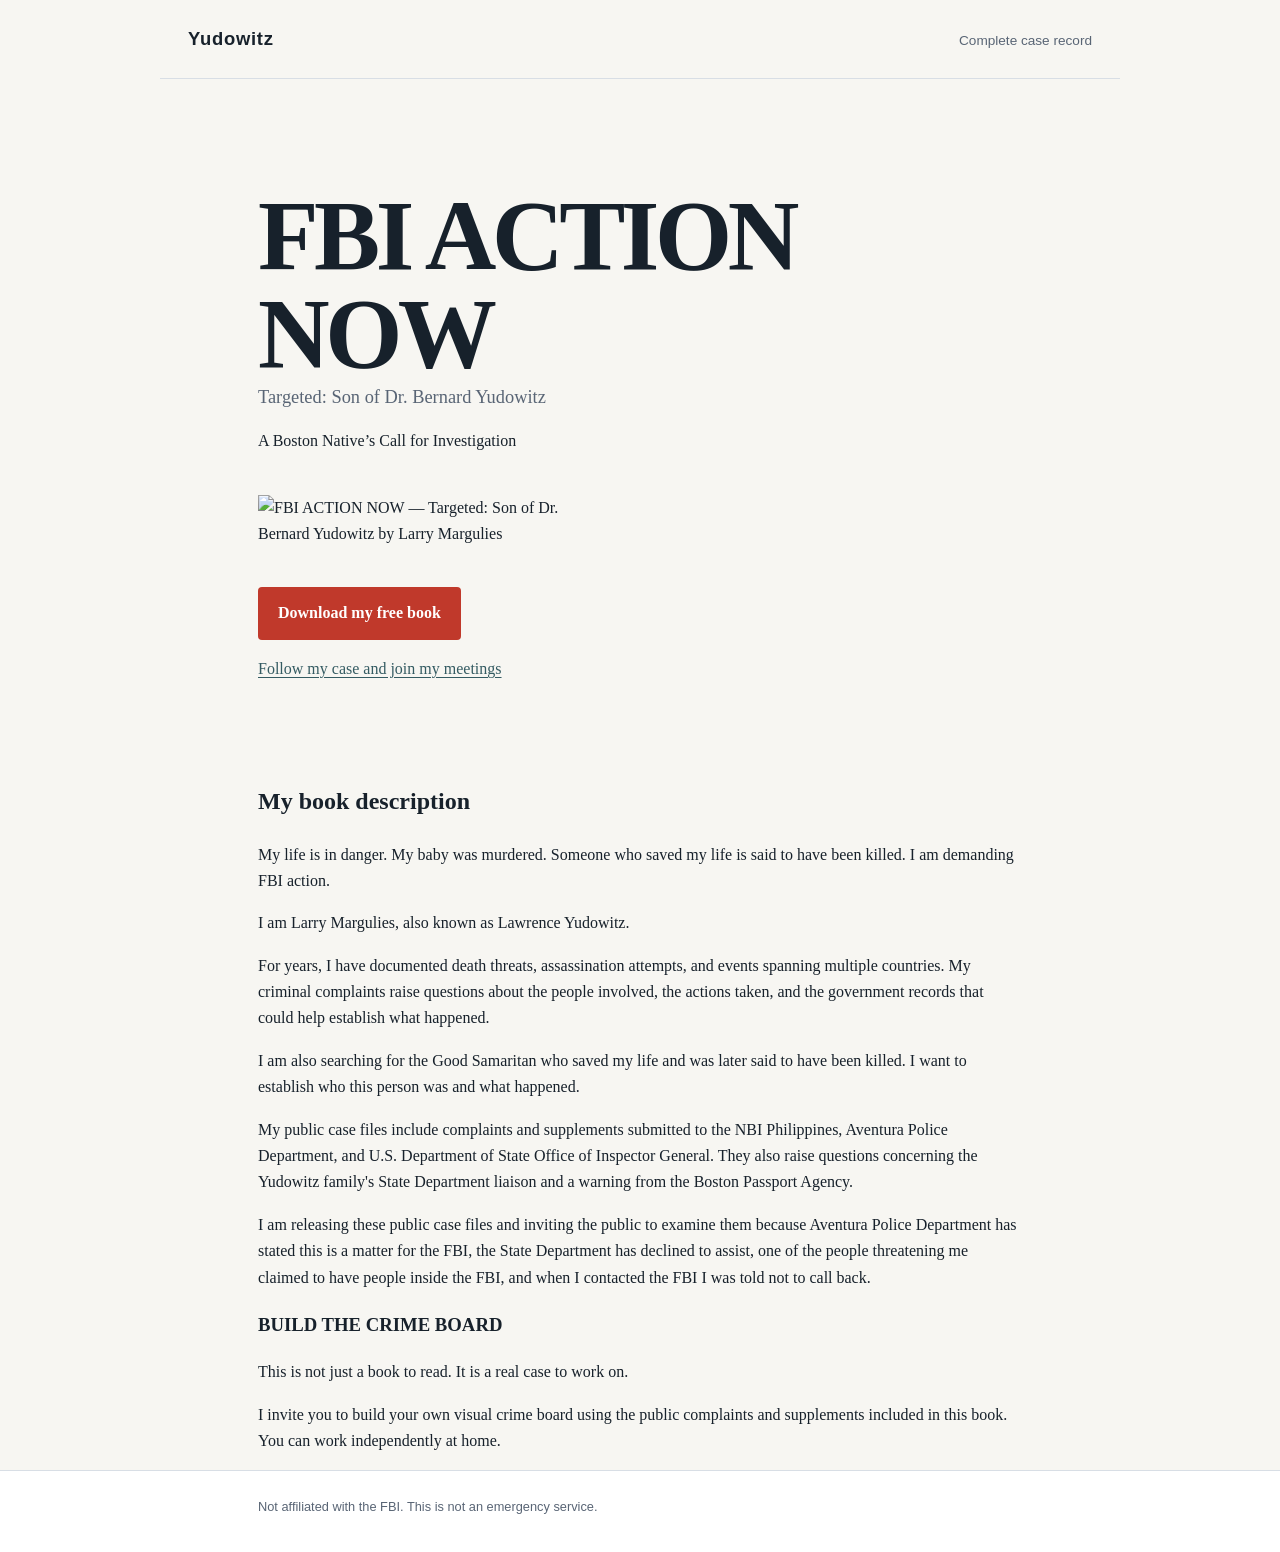
==== commit 1f23597c: "Update index.html" ====
--- a/book/index.html
+++ b/book/index.html
@@ -21,7 +21,7 @@
       <p class="lede">Targeted: Son of Dr. Bernard Yudowitz</p>
       <p>A Boston Native’s Call for Investigation</p>
 
-      <img class="cover" src="/book/cover-current.png" alt="FBI ACTION NOW — Targeted: Son of Dr. Bernard Yudowitz by Larry Margulies" style="max-width:320px;height:auto;margin:24px 0;">
+      <img class="cover" src="https://github.com/yudowitz/yudowitz/releases/latest/download/FBI-ACTION-NOW-cover.jpg" alt="FBI ACTION NOW — Targeted: Son of Dr. Bernard Yudowitz by Larry Margulies" style="max-width:320px;height:auto;margin:24px 0;">
 
       <p>
         <a class="btn" href="https://github.com/yudowitz/yudowitz/releases/latest/download/FBI-ACTION-NOW.epub" style="display:inline-block;background:#c0392b;color:#fff;padding:13px 20px;text-decoration:none;border-radius:4px;font-weight:600;">Download my free book</a>
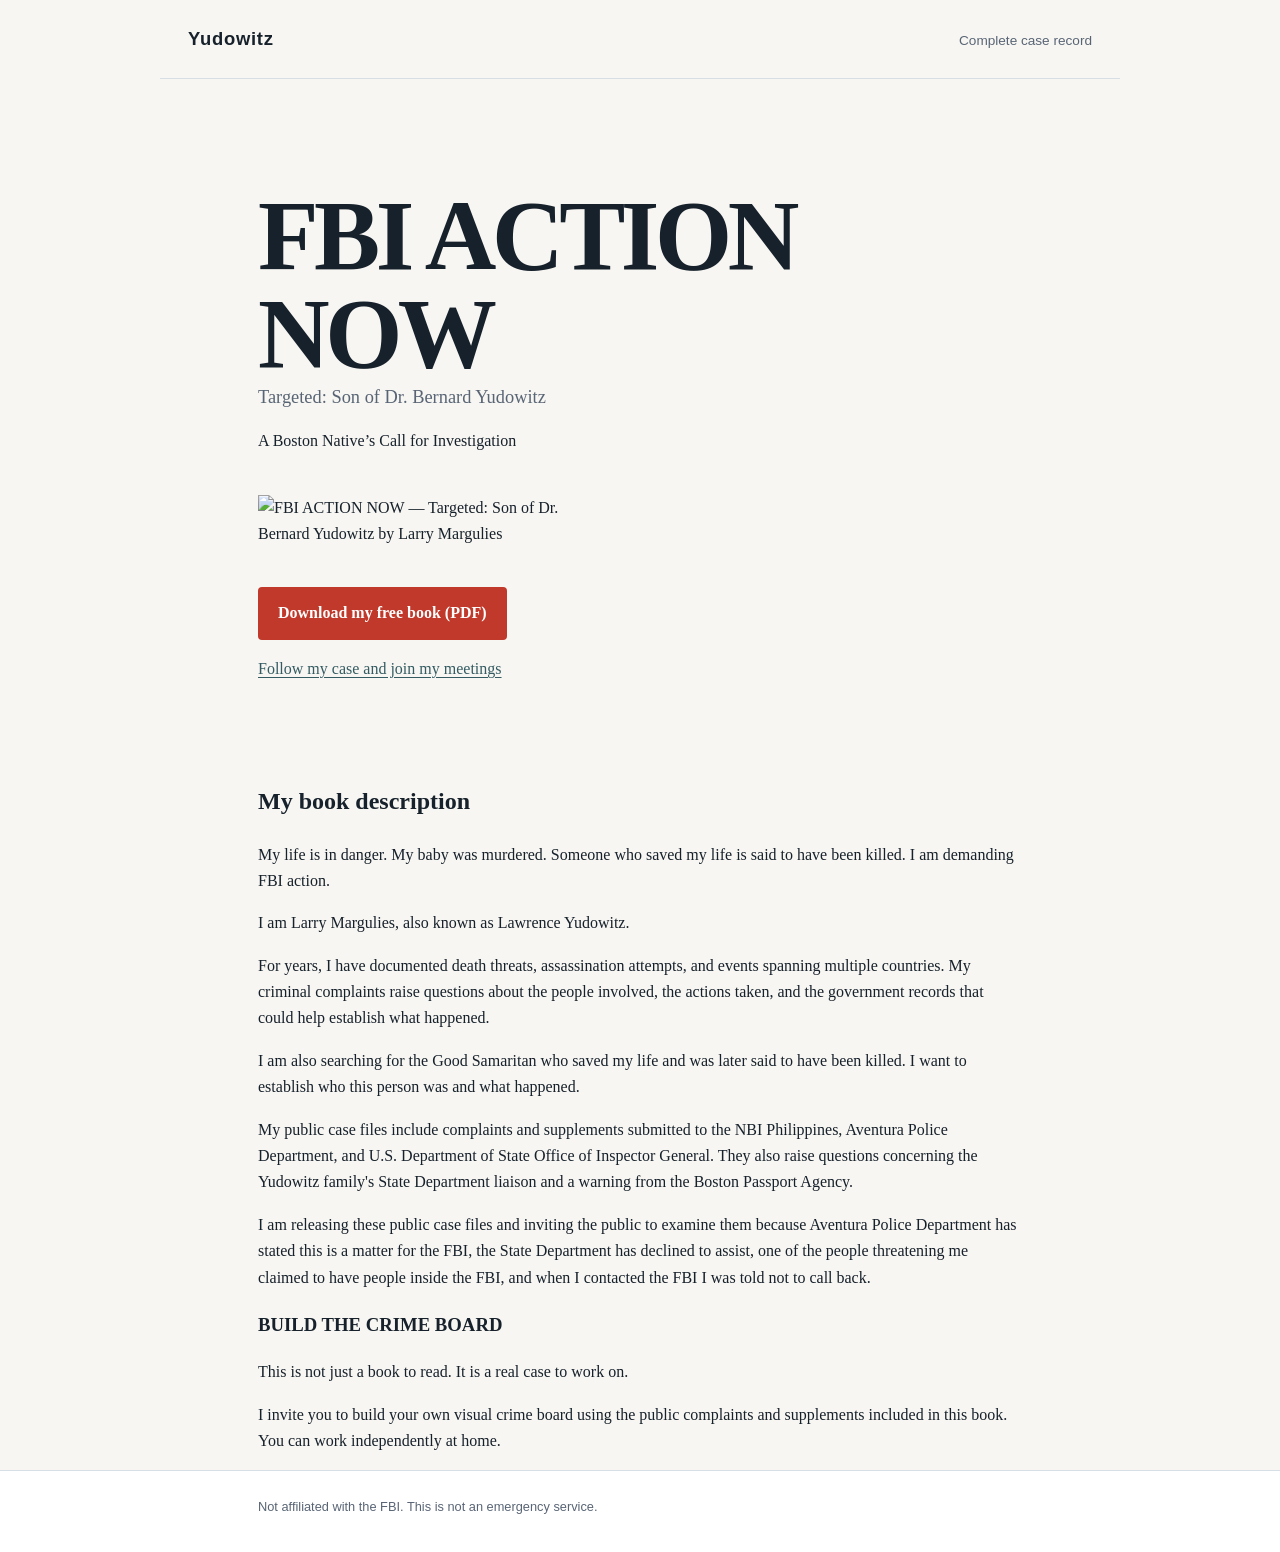
==== commit 7d34629f: "Match FBI Action Now metadata and current PDF" ====
--- a/book/index.html
+++ b/book/index.html
@@ -4,10 +4,11 @@
   <meta charset="utf-8">
   <meta name="viewport" content="width=device-width, initial-scale=1">
   <title>FBI ACTION NOW — Targeted: Son of Dr. Bernard Yudowitz</title>
-  <meta name="description" content="FBI ACTION NOW by Larry Margulies (Lawrence Yudowitz). Targeted: Son of Dr. Bernard Yudowitz. Free public case files workbook. 488 pages.">
+  <meta name="description" content="Death threats made to me in person. My baby was murdered. Build the crime board from the public case workbook. Weekly task force meetings. Free public case files. Not affiliated with the FBI.">
   <link rel="canonical" href="https://www.lyudowitz.com/book/">
   <link rel="stylesheet" href="/styles.css">
   <meta property="og:title" content="FBI ACTION NOW — Targeted: Son of Dr. Bernard Yudowitz">
+  <meta property="og:description" content="Death threats made to me in person. My baby was murdered. Build the crime board from the public case workbook. Weekly task force meetings. Free public case files. Not affiliated with the FBI.">
   <meta property="og:image" content="https://github.com/yudowitz/yudowitz/releases/latest/download/FBI-ACTION-NOW-cover.jpg">
 </head>
 <body>
@@ -24,7 +25,7 @@
       <img class="cover" src="https://github.com/yudowitz/yudowitz/releases/latest/download/FBI-ACTION-NOW-cover.jpg" alt="FBI ACTION NOW — Targeted: Son of Dr. Bernard Yudowitz by Larry Margulies" style="max-width:320px;height:auto;margin:24px 0;">
 
       <p>
-        <a class="btn" href="https://github.com/yudowitz/yudowitz/releases/latest/download/FBI-ACTION-NOW.epub" style="display:inline-block;background:#c0392b;color:#fff;padding:13px 20px;text-decoration:none;border-radius:4px;font-weight:600;">Download my free book</a>
+        <a class="btn" href="https://download.lyudowitz.com/FBI-ACTION-NOW-Current.pdf" style="display:inline-block;background:#c0392b;color:#fff;padding:13px 20px;text-decoration:none;border-radius:4px;font-weight:600;">Download my free book (PDF)</a>
       </p>
       <p><a href="https://fbiaction.now">Follow my case and join my meetings</a></p>
     </section>
